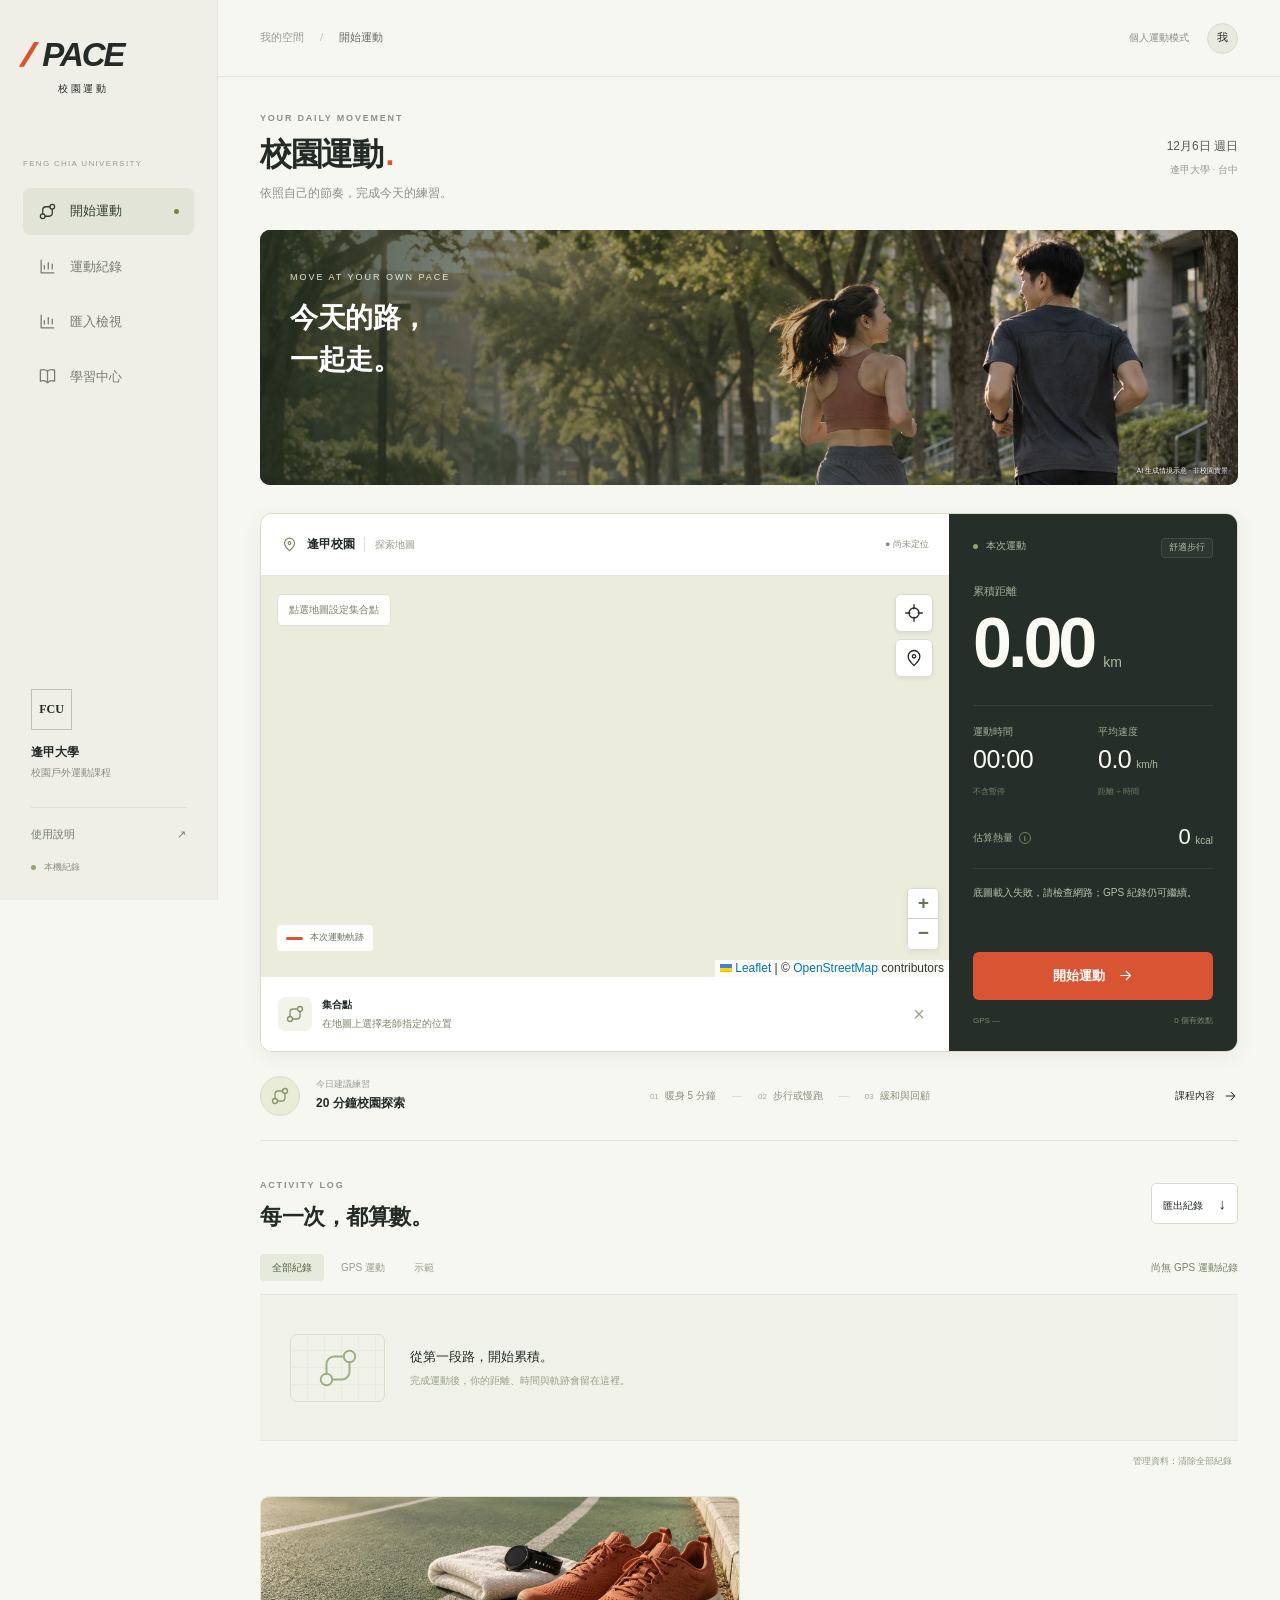
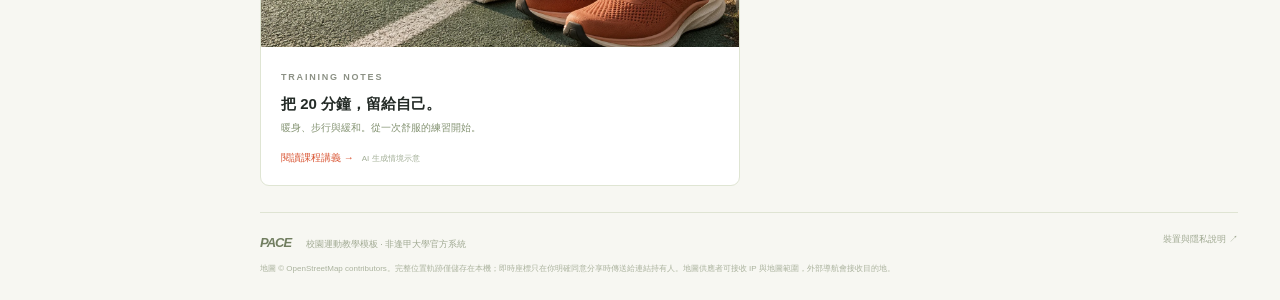
==== index.html @ 308c084e "Publish PACE location sharing site" ====
<!doctype html><html lang="zh-Hant"><head><meta charset="utf-8"><meta name="viewport" content="width=device-width,initial-scale=1,viewport-fit=cover"><meta name="theme-color" content="#222824"><meta name="apple-mobile-web-app-capable" content="yes"><link rel="manifest" href="manifest.webmanifest"><link rel="icon" href="icon.svg" type="image/svg+xml"><link rel="stylesheet" href="vendor/leaflet.css"><link rel="stylesheet" href="style.css"><link rel="stylesheet" href="classroom.css"><title>PACE 校園運動 · 逢甲大學</title></head><body>
<svg class="sprite" xmlns="http://www.w3.org/2000/svg"><symbol id="i-route" viewBox="0 0 24 24"><circle cx="6" cy="18" r="3"/><circle cx="18" cy="6" r="3"/><path d="M6 15v-5a4 4 0 0 1 4-4h5M18 9v5a4 4 0 0 1-4 4h-5"/></symbol><symbol id="i-chart" viewBox="0 0 24 24"><path d="M4 4v16h16M8 15v-4m5 4V7m5 8v-6"/></symbol><symbol id="i-book" viewBox="0 0 24 24"><path d="M12 5v15M12 5C8 2 3 4 3 4v14s5-2 9 2c4-4 9-2 9-2V4s-5-2-9 1Z"/></symbol><symbol id="i-arrow" viewBox="0 0 24 24"><path d="M5 12h14m-6-6 6 6-6 6"/></symbol><symbol id="i-pin" viewBox="0 0 24 24"><path d="M19 10c0 5-7 11-7 11S5 15 5 10a7 7 0 1 1 14 0Z"/><circle cx="12" cy="10" r="2"/></symbol><symbol id="i-cross" viewBox="0 0 24 24"><circle cx="12" cy="12" r="6"/><path d="M12 2v5m0 10v5M2 12h5m10 0h5"/></symbol></svg>
<aside class="sidebar"><a class="brand" href="./" aria-label="PACE 校園運動首頁"><span class="brand-symbol">//</span>PACE<span class="brand-sub">校園運動</span></a><div class="workspace-label">FENG CHIA UNIVERSITY</div><nav class="sidenav"><a href="#exercise" class="active"><svg><use href="#i-route"/></svg>開始運動<span class="nav-dot"></span></a><a href="#history"><svg><use href="#i-chart"/></svg>運動紀錄</a><a href="classroom.html" data-cloud-only><svg><use href="#i-chart"/></svg>班級中心</a><a href="review.html"><svg><use href="#i-chart"/></svg>匯入檢視</a><a href="handout.html"><svg><use href="#i-book"/></svg>學習中心</a></nav><div class="side-bottom"><div class="campus-logo">FCU</div><strong>逢甲大學</strong><span>校園戶外運動課程</span><a href="guide.html">使用說明 <span>↗</span></a><div class="local-note"><i></i> 本機紀錄<span data-cloud-only> · 自選雲端繳交</span></div></div></aside>
<div class="shell"><header class="topbar"><div class="breadcrumb">我的空間 <span>/</span> <strong>開始運動</strong></div><div class="topright"><span class="device-label">個人運動模式</span><span class="avatar">我</span></div></header><main>
<section class="pageheading"><div><div class="overline">YOUR DAILY MOVEMENT</div><h1>校園運動<span class="title-dot">.</span></h1><p>依照自己的節奏，完成今天的練習。</p></div><div class="dateblock"><span id="todayDate"></span><small>逢甲大學 · 台中</small></div></section>
<section class="image-hero"><img src="assets/campus-run.webp" alt="生成示意：學生在綠蔭步道慢跑" fetchpriority="high"><div class="image-hero-copy"><span>MOVE AT YOUR OWN PACE</span><h2>今天的路，<br>一起走。</h2><a href="classroom.html" data-cloud-only>進入班級中心 <span>↗</span></a></div><small class="image-credit">AI 生成情境示意 · 非校園實景</small></section><section class="workout" id="exercise"><div class="mapcard"><div class="maptop"><div class="map-title"><svg><use href="#i-pin"/></svg><strong>逢甲校園</strong><span>探索地圖</span></div><span class="status" id="badge">● 尚未定位</span></div><div class="maparea"><div id="map" aria-label="逢甲大學校園互動地圖"></div><div class="map-instruction">點選地圖設定集合點</div><div class="maptools"><button id="locate" aria-label="我的定位" title="我的定位"><svg><use href="#i-cross"/></svg></button><button id="campus" aria-label="回到校園" title="回到校園"><svg><use href="#i-pin"/></svg></button></div><div class="map-scale-note"><span class="track-key"></span>本次運動軌跡</div></div><div class="mapnote"><span class="destination-icon"><svg><use href="#i-route"/></svg></span><div><strong>集合點</strong><span id="targetInfo">在地圖上選擇老師指定的位置</span></div><a id="navigate" hidden target="_blank" rel="noopener">導航 ↗</a><button id="clearTarget" title="清除集合點" aria-label="清除集合點">×</button></div></div>
<aside class="session-panel"><div class="session-top"><span><i></i> 本次運動</span><span id="activityLabel">舒適步行</span></div><div class="primarymetric"><span>累積距離</span><div><b id="distance">0.00</b><span>km</span></div></div><div class="metric-grid"><article><span>運動時間</span><strong id="elapsed">00:00</strong><small>不含暫停</small></article><article><span>平均速度</span><strong><b id="speed">0.0</b><em>km/h</em></strong><small>距離 ÷ 時間</small></article><article class="energy"><span>估算熱量 <button class="info-button" id="energyInfo" aria-label="查看熱量估算方式">i</button></span><strong><b id="calories">0</b><em>kcal</em></strong></article></div><div class="session-message" id="message" role="status" aria-live="polite">開啟定位，準備記錄你的第一步。</div><div class="share-controls" hidden><button id="shareLocation" class="outline" type="button" disabled>分享即時位置 ↗</button><span id="shareHint" aria-live="polite">GPS 運動開始後才能分享</span></div><div class="actiondock"><button class="primary" id="openSetup"><span>開始運動</span><svg><use href="#i-arrow"/></svg></button><div class="controls"><button id="pause" disabled>Ⅱ 暫停</button><button id="finish" disabled>■ 結束並儲存</button></div></div><div class="signalbar"><span>GPS <b id="accuracy">—</b></span><span id="points">0 個有效點</span></div></aside></section>
<section class="training-strip"><div class="training-icon"><svg><use href="#i-route"/></svg></div><div class="training-copy"><span>今日建議練習</span><strong>20 分鐘校園探索</strong></div><div class="training-steps"><span><i>01</i>暖身 5 分鐘</span><b>—</b><span><i>02</i>步行或慢跑</span><b>—</b><span><i>03</i>緩和與回顧</span></div><a href="handout.html">課程內容 <svg><use href="#i-arrow"/></svg></a></section>
<section id="history" class="history-section"><div class="sectionheading"><div><span class="overline">ACTIVITY LOG</span><h2>每一次，都算數。</h2></div><button id="exportAll" class="export">匯出紀錄 <span>↓</span></button></div><div class="historybar"><div class="filters" aria-label="篩選紀錄"><button class="selected" data-filter="all" aria-pressed="true">全部紀錄</button><button data-filter="real" aria-pressed="false">GPS 運動</button><button data-filter="demo" aria-pressed="false">示範</button></div><span id="historyTotal">尚無運動紀錄</span></div><div id="records"></div><button id="deleteAll" class="delete-all">管理資料：清除全部紀錄</button></section>
<section class="editorial-cards"><article class="editorial-card"><img src="assets/track-essentials.webp" alt="生成示意：跑道旁的跑鞋與運動裝備" loading="lazy"><div><span class="overline">TRAINING NOTES</span><h3>把 20 分鐘，留給自己。</h3><p>暖身、步行與緩和。從一次舒服的練習開始。</p><a href="handout.html">閱讀課程講義 →</a><small>　AI 生成情境示意</small></div></article><article class="editorial-card" data-cloud-only><img src="assets/campus-run.webp" alt="生成示意：同學一起運動" loading="lazy"><div><span class="overline">CLASSROOM CONNECTION</span><h3>一堂課，連結每個人的進步。</h3><p>加入班級、繳交運動紀錄，讓老師看見你的練習。</p><a href="classroom.html">開啟班級中心 →</a><small>　AI 生成情境示意</small></div></article></section><footer><span><b>PACE</b> 校園運動教學模板 · 非逢甲大學官方系統</span><a href="guide.html">裝置與隱私說明 ↗</a><p>地圖 © OpenStreetMap contributors。完整位置軌跡僅儲存在本機；即時座標只在你明確同意分享時傳送給連結持有人。<span data-cloud-only>運動摘要可由你確認後繳交至班級資料庫。</span>地圖供應者可接收 IP 與地圖範圍，外部導航會接收目的地。</p></footer>
</main></div>
<dialog id="setupDialog"><div class="dialog-head"><div><span class="overline">BEFORE YOU GO</span><h2>準備開始</h2></div><button id="closeSetup" class="close" aria-label="關閉設定">×</button></div><p class="dialog-intro">確認個人資料，讓這次運動有自己的紀錄。</p><form id="profile"><fieldset id="fields"><label>課堂代號 <span>選填，不需真實姓名</span><input id="alias" maxlength="24" placeholder="例如 A 組 07"></label><div class="three"><label>身高 <span>cm</span><input id="height" type="number" min="80" max="230" value="165" required></label><label>體重 <span>kg</span><input id="weight" type="number" min="20" max="250" step="0.1" value="60" required></label><label>年齡 <span>歲</span><input id="age" type="number" min="6" max="100" value="20" required></label></div><label>運動方式<select id="mode"><option value="3.5">舒適步行 · 3.5 MET</option><option value="4.8">快走 · 4.8 MET</option><option value="7.5">慢跑 · 7.5 MET</option></select></label><div class="privacy-note"><svg><use href="#i-cross"/></svg><span>保持網頁在前景。切換 App 或鎖屏會暫停，返回後請按繼續。</span></div><label class="check"><input id="consent" type="checkbox" required><span>同意在此裝置記錄位置與運動資料，可隨時刪除。</span></label></fieldset><button class="primary" id="start" type="submit">開始 GPS 運動 <svg><use href="#i-arrow"/></svg></button></form><button class="demo-link" id="demo">先體驗示範運動</button><p class="fine">熱量僅供教學參考。身高、年齡不參與估算；成人 MET 不宜作未滿 19 歲學生的個人評估。</p></dialog>
<dialog id="energyDialog"><div class="dialog-head"><h2>熱量如何估算？</h2><button class="close" id="closeEnergy" aria-label="關閉熱量說明">×</button></div><p>以你選擇的活動強度（MET）、體重與運動時間估算總消耗，包含休息代謝。</p><div class="formula">MET × 3.5 × 體重 kg ÷ 200 × 分鐘</div><p class="fine">不是 GPS 直接測量，也不能作為醫療或飲食處方。實際消耗因速度、坡度與個人體能而異。</p><a href="handout.html">查看完整教學講義 →</a></dialog>
<dialog id="shareDialog"><div class="dialog-head"><div><span class="overline">LIVE LOCATION</span><h2>分享即時位置</h2></div><button id="closeShareDialog" class="close" type="button" aria-label="關閉位置分享">×</button></div><div id="shareConsentStep"><p class="dialog-intro">任何持有連結的人都能在分享期間看到你的最新位置。Cloudflare 服務會暫存最新座標供查看者連線，不保存運動軌跡，也不寫入運動紀錄；連結一小時後失效，你也可以隨時停止。</p><label class="check share-consent"><input id="shareConsent" type="checkbox"><span>我同意在分享期間將即時位置傳送至位置分享服務，並讓持有連結的人查看。</span></label><p id="localShareWarning" class="share-local-warning" hidden>目前使用 localhost。本機連結只在這台電腦可開啟；要讓其他人查看，請先部署到公開 HTTPS 網址。</p><p id="shareError" class="share-error" role="status" aria-live="polite"></p><button id="startSharing" class="primary" type="button">開始分享並複製連結</button></div><div id="shareActiveStep" hidden><p id="shareCopyStatus" class="share-copy-status" role="status" aria-live="polite"></p><label>分享連結<input id="shareLink" type="url" readonly></label><button id="copyShareLink" class="outline share-copy-button" type="button">複製連結</button><button id="stopSharing" class="primary share-stop-button" type="button">停止分享並讓連結失效</button></div></dialog>
<script src="vendor/leaflet.js"></script><script src="mode.js"></script>
<script src="tiles.js"></script>
<script src="core.js"></script><script src="share-config.js"></script><script src="app.js"></script><script src="cloud-upload.js"></script></body></html>
---- vendor/leaflet.css ----
/* required styles */

.leaflet-pane,
.leaflet-tile,
.leaflet-marker-icon,
.leaflet-marker-shadow,
.leaflet-tile-container,
.leaflet-pane > svg,
.leaflet-pane > canvas,
.leaflet-zoom-box,
.leaflet-image-layer,
.leaflet-layer {
	position: absolute;
	left: 0;
	top: 0;
	}
.leaflet-container {
	overflow: hidden;
	}
.leaflet-tile,
.leaflet-marker-icon,
.leaflet-marker-shadow {
	-webkit-user-select: none;
	   -moz-user-select: none;
	        user-select: none;
	  -webkit-user-drag: none;
	}
/* Prevents IE11 from highlighting tiles in blue */
.leaflet-tile::selection {
	background: transparent;
}
/* Safari renders non-retina tile on retina better with this, but Chrome is worse */
.leaflet-safari .leaflet-tile {
	image-rendering: -webkit-optimize-contrast;
	}
/* hack that prevents hw layers "stretching" when loading new tiles */
.leaflet-safari .leaflet-tile-container {
	width: 1600px;
	height: 1600px;
	-webkit-transform-origin: 0 0;
	}
.leaflet-marker-icon,
.leaflet-marker-shadow {
	display: block;
	}
/* .leaflet-container svg: reset svg max-width decleration shipped in Joomla! (joomla.org) 3.x */
/* .leaflet-container img: map is broken in FF if you have max-width: 100% on tiles */
.leaflet-container .leaflet-overlay-pane svg {
	max-width: none !important;
	max-height: none !important;
	}
.leaflet-container .leaflet-marker-pane img,
.leaflet-container .leaflet-shadow-pane img,
.leaflet-container .leaflet-tile-pane img,
.leaflet-container img.leaflet-image-layer,
.leaflet-container .leaflet-tile {
	max-width: none !important;
	max-height: none !important;
	width: auto;
	padding: 0;
	}

.leaflet-container img.leaflet-tile {
	/* See: https://bugs.chromium.org/p/chromium/issues/detail?id=600120 */
	mix-blend-mode: plus-lighter;
}

.leaflet-container.leaflet-touch-zoom {
	-ms-touch-action: pan-x pan-y;
	touch-action: pan-x pan-y;
	}
.leaflet-container.leaflet-touch-drag {
	-ms-touch-action: pinch-zoom;
	/* Fallback for FF which doesn't support pinch-zoom */
	touch-action: none;
	touch-action: pinch-zoom;
}
.leaflet-container.leaflet-touch-drag.leaflet-touch-zoom {
	-ms-touch-action: none;
	touch-action: none;
}
.leaflet-container {
	-webkit-tap-highlight-color: transparent;
}
.leaflet-container a {
	-webkit-tap-highlight-color: rgba(51, 181, 229, 0.4);
}
.leaflet-tile {
	filter: inherit;
	visibility: hidden;
	}
.leaflet-tile-loaded {
	visibility: inherit;
	}
.leaflet-zoom-box {
	width: 0;
	height: 0;
	-moz-box-sizing: border-box;
	     box-sizing: border-box;
	z-index: 800;
	}
/* workaround for https://bugzilla.mozilla.org/show_bug.cgi?id=888319 */
.leaflet-overlay-pane svg {
	-moz-user-select: none;
	}

.leaflet-pane         { z-index: 400; }

.leaflet-tile-pane    { z-index: 200; }
.leaflet-overlay-pane { z-index: 400; }
.leaflet-shadow-pane  { z-index: 500; }
.leaflet-marker-pane  { z-index: 600; }
.leaflet-tooltip-pane   { z-index: 650; }
.leaflet-popup-pane   { z-index: 700; }

.leaflet-map-pane canvas { z-index: 100; }
.leaflet-map-pane svg    { z-index: 200; }

.leaflet-vml-shape {
	width: 1px;
	height: 1px;
	}
.lvml {
	behavior: url(#default#VML);
	display: inline-block;
	position: absolute;
	}


/* control positioning */

.leaflet-control {
	position: relative;
	z-index: 800;
	pointer-events: visiblePainted; /* IE 9-10 doesn't have auto */
	pointer-events: auto;
	}
.leaflet-top,
.leaflet-bottom {
	position: absolute;
	z-index: 1000;
	pointer-events: none;
	}
.leaflet-top {
	top: 0;
	}
.leaflet-right {
	right: 0;
	}
.leaflet-bottom {
	bottom: 0;
	}
.leaflet-left {
	left: 0;
	}
.leaflet-control {
	float: left;
	clear: both;
	}
.leaflet-right .leaflet-control {
	float: right;
	}
.leaflet-top .leaflet-control {
	margin-top: 10px;
	}
.leaflet-bottom .leaflet-control {
	margin-bottom: 10px;
	}
.leaflet-left .leaflet-control {
	margin-left: 10px;
	}
.leaflet-right .leaflet-control {
	margin-right: 10px;
	}


/* zoom and fade animations */

.leaflet-fade-anim .leaflet-popup {
	opacity: 0;
	-webkit-transition: opacity 0.2s linear;
	   -moz-transition: opacity 0.2s linear;
	        transition: opacity 0.2s linear;
	}
.leaflet-fade-anim .leaflet-map-pane .leaflet-popup {
	opacity: 1;
	}
.leaflet-zoom-animated {
	-webkit-transform-origin: 0 0;
	    -ms-transform-origin: 0 0;
	        transform-origin: 0 0;
	}
svg.leaflet-zoom-animated {
	will-change: transform;
}

.leaflet-zoom-anim .leaflet-zoom-animated {
	-webkit-transition: -webkit-transform 0.25s cubic-bezier(0,0,0.25,1);
	   -moz-transition:    -moz-transform 0.25s cubic-bezier(0,0,0.25,1);
	        transition:         transform 0.25s cubic-bezier(0,0,0.25,1);
	}
.leaflet-zoom-anim .leaflet-tile,
.leaflet-pan-anim .leaflet-tile {
	-webkit-transition: none;
	   -moz-transition: none;
	        transition: none;
	}

.leaflet-zoom-anim .leaflet-zoom-hide {
	visibility: hidden;
	}


/* cursors */

.leaflet-interactive {
	cursor: pointer;
	}
.leaflet-grab {
	cursor: -webkit-grab;
	cursor:    -moz-grab;
	cursor:         grab;
	}
.leaflet-crosshair,
.leaflet-crosshair .leaflet-interactive {
	cursor: crosshair;
	}
.leaflet-popup-pane,
.leaflet-control {
	cursor: auto;
	}
.leaflet-dragging .leaflet-grab,
.leaflet-dragging .leaflet-grab .leaflet-interactive,
.leaflet-dragging .leaflet-marker-draggable {
	cursor: move;
	cursor: -webkit-grabbing;
	cursor:    -moz-grabbing;
	cursor:         grabbing;
	}

/* marker & overlays interactivity */
.leaflet-marker-icon,
.leaflet-marker-shadow,
.leaflet-image-layer,
.leaflet-pane > svg path,
.leaflet-tile-container {
	pointer-events: none;
	}

.leaflet-marker-icon.leaflet-interactive,
.leaflet-image-layer.leaflet-interactive,
.leaflet-pane > svg path.leaflet-interactive,
svg.leaflet-image-layer.leaflet-interactive path {
	pointer-events: visiblePainted; /* IE 9-10 doesn't have auto */
	pointer-events: auto;
	}

/* visual tweaks */

.leaflet-container {
	background: #ddd;
	outline-offset: 1px;
	}
.leaflet-container a {
	color: #0078A8;
	}
.leaflet-zoom-box {
	border: 2px dotted #38f;
	background: rgba(255,255,255,0.5);
	}


/* general typography */
.leaflet-container {
	font-family: "Helvetica Neue", Arial, Helvetica, sans-serif;
	font-size: 12px;
	font-size: 0.75rem;
	line-height: 1.5;
	}


/* general toolbar styles */

.leaflet-bar {
	box-shadow: 0 1px 5px rgba(0,0,0,0.65);
	border-radius: 4px;
	}
.leaflet-bar a {
	background-color: #fff;
	border-bottom: 1px solid #ccc;
	width: 26px;
	height: 26px;
	line-height: 26px;
	display: block;
	text-align: center;
	text-decoration: none;
	color: black;
	}
.leaflet-bar a,
.leaflet-control-layers-toggle {
	background-position: 50% 50%;
	background-repeat: no-repeat;
	display: block;
	}
.leaflet-bar a:hover,
.leaflet-bar a:focus {
	background-color: #f4f4f4;
	}
.leaflet-bar a:first-child {
	border-top-left-radius: 4px;
	border-top-right-radius: 4px;
	}
.leaflet-bar a:last-child {
	border-bottom-left-radius: 4px;
	border-bottom-right-radius: 4px;
	border-bottom: none;
	}
.leaflet-bar a.leaflet-disabled {
	cursor: default;
	background-color: #f4f4f4;
	color: #bbb;
	}

.leaflet-touch .leaflet-bar a {
	width: 30px;
	height: 30px;
	line-height: 30px;
	}
.leaflet-touch .leaflet-bar a:first-child {
	border-top-left-radius: 2px;
	border-top-right-radius: 2px;
	}
.leaflet-touch .leaflet-bar a:last-child {
	border-bottom-left-radius: 2px;
	border-bottom-right-radius: 2px;
	}

/* zoom control */

.leaflet-control-zoom-in,
.leaflet-control-zoom-out {
	font: bold 18px 'Lucida Console', Monaco, monospace;
	text-indent: 1px;
	}

.leaflet-touch .leaflet-control-zoom-in, .leaflet-touch .leaflet-control-zoom-out  {
	font-size: 22px;
	}


/* layers control */

.leaflet-control-layers {
	box-shadow: 0 1px 5px rgba(0,0,0,0.4);
	background: #fff;
	border-radius: 5px;
	}
.leaflet-control-layers-toggle {
	background-image: url(images/layers.png);
	width: 36px;
	height: 36px;
	}
.leaflet-retina .leaflet-control-layers-toggle {
	background-image: url(images/layers-2x.png);
	background-size: 26px 26px;
	}
.leaflet-touch .leaflet-control-layers-toggle {
	width: 44px;
	height: 44px;
	}
.leaflet-control-layers .leaflet-control-layers-list,
.leaflet-control-layers-expanded .leaflet-control-layers-toggle {
	display: none;
	}
.leaflet-control-layers-expanded .leaflet-control-layers-list {
	display: block;
	position: relative;
	}
.leaflet-control-layers-expanded {
	padding: 6px 10px 6px 6px;
	color: #333;
	background: #fff;
	}
.leaflet-control-layers-scrollbar {
	overflow-y: scroll;
	overflow-x: hidden;
	padding-right: 5px;
	}
.leaflet-control-layers-selector {
	margin-top: 2px;
	position: relative;
	top: 1px;
	}
.leaflet-control-layers label {
	display: block;
	font-size: 13px;
	font-size: 1.08333em;
	}
.leaflet-control-layers-separator {
	height: 0;
	border-top: 1px solid #ddd;
	margin: 5px -10px 5px -6px;
	}

/* Default icon URLs */
.leaflet-default-icon-path { /* used only in path-guessing heuristic, see L.Icon.Default */
	background-image: url(images/marker-icon.png);
	}


/* attribution and scale controls */

.leaflet-container .leaflet-control-attribution {
	background: #fff;
	background: rgba(255, 255, 255, 0.8);
	margin: 0;
	}
.leaflet-control-attribution,
.leaflet-control-scale-line {
	padding: 0 5px;
	color: #333;
	line-height: 1.4;
	}
.leaflet-control-attribution a {
	text-decoration: none;
	}
.leaflet-control-attribution a:hover,
.leaflet-control-attribution a:focus {
	text-decoration: underline;
	}
.leaflet-attribution-flag {
	display: inline !important;
	vertical-align: baseline !important;
	width: 1em;
	height: 0.6669em;
	}
.leaflet-left .leaflet-control-scale {
	margin-left: 5px;
	}
.leaflet-bottom .leaflet-control-scale {
	margin-bottom: 5px;
	}
.leaflet-control-scale-line {
	border: 2px solid #777;
	border-top: none;
	line-height: 1.1;
	padding: 2px 5px 1px;
	white-space: nowrap;
	-moz-box-sizing: border-box;
	     box-sizing: border-box;
	background: rgba(255, 255, 255, 0.8);
	text-shadow: 1px 1px #fff;
	}
.leaflet-control-scale-line:not(:first-child) {
	border-top: 2px solid #777;
	border-bottom: none;
	margin-top: -2px;
	}
.leaflet-control-scale-line:not(:first-child):not(:last-child) {
	border-bottom: 2px solid #777;
	}

.leaflet-touch .leaflet-control-attribution,
.leaflet-touch .leaflet-control-layers,
.leaflet-touch .leaflet-bar {
	box-shadow: none;
	}
.leaflet-touch .leaflet-control-layers,
.leaflet-touch .leaflet-bar {
	border: 2px solid rgba(0,0,0,0.2);
	background-clip: padding-box;
	}


/* popup */

.leaflet-popup {
	position: absolute;
	text-align: center;
	margin-bottom: 20px;
	}
.leaflet-popup-content-wrapper {
	padding: 1px;
	text-align: left;
	border-radius: 12px;
	}
.leaflet-popup-content {
	margin: 13px 24px 13px 20px;
	line-height: 1.3;
	font-size: 13px;
	font-size: 1.08333em;
	min-height: 1px;
	}
.leaflet-popup-content p {
	margin: 17px 0;
	margin: 1.3em 0;
	}
.leaflet-popup-tip-container {
	width: 40px;
	height: 20px;
	position: absolute;
	left: 50%;
	margin-top: -1px;
	margin-left: -20px;
	overflow: hidden;
	pointer-events: none;
	}
.leaflet-popup-tip {
	width: 17px;
	height: 17px;
	padding: 1px;

	margin: -10px auto 0;
	pointer-events: auto;

	-webkit-transform: rotate(45deg);
	   -moz-transform: rotate(45deg);
	    -ms-transform: rotate(45deg);
	        transform: rotate(45deg);
	}
.leaflet-popup-content-wrapper,
.leaflet-popup-tip {
	background: white;
	color: #333;
	box-shadow: 0 3px 14px rgba(0,0,0,0.4);
	}
.leaflet-container a.leaflet-popup-close-button {
	position: absolute;
	top: 0;
	right: 0;
	border: none;
	text-align: center;
	width: 24px;
	height: 24px;
	font: 16px/24px Tahoma, Verdana, sans-serif;
	color: #757575;
	text-decoration: none;
	background: transparent;
	}
.leaflet-container a.leaflet-popup-close-button:hover,
.leaflet-container a.leaflet-popup-close-button:focus {
	color: #585858;
	}
.leaflet-popup-scrolled {
	overflow: auto;
	}

.leaflet-oldie .leaflet-popup-content-wrapper {
	-ms-zoom: 1;
	}
.leaflet-oldie .leaflet-popup-tip {
	width: 24px;
	margin: 0 auto;

	-ms-filter: "progid:DXImageTransform.Microsoft.Matrix(M11=0.70710678, M12=0.70710678, M21=-0.70710678, M22=0.70710678)";
	filter: progid:DXImageTransform.Microsoft.Matrix(M11=0.70710678, M12=0.70710678, M21=-0.70710678, M22=0.70710678);
	}

.leaflet-oldie .leaflet-control-zoom,
.leaflet-oldie .leaflet-control-layers,
.leaflet-oldie .leaflet-popup-content-wrapper,
.leaflet-oldie .leaflet-popup-tip {
	border: 1px solid #999;
	}


/* div icon */

.leaflet-div-icon {
	background: #fff;
	border: 1px solid #666;
	}


/* Tooltip */
/* Base styles for the element that has a tooltip */
.leaflet-tooltip {
	position: absolute;
	padding: 6px;
	background-color: #fff;
	border: 1px solid #fff;
	border-radius: 3px;
	color: #222;
	white-space: nowrap;
	-webkit-user-select: none;
	-moz-user-select: none;
	-ms-user-select: none;
	user-select: none;
	pointer-events: none;
	box-shadow: 0 1px 3px rgba(0,0,0,0.4);
	}
.leaflet-tooltip.leaflet-interactive {
	cursor: pointer;
	pointer-events: auto;
	}
.leaflet-tooltip-top:before,
.leaflet-tooltip-bottom:before,
.leaflet-tooltip-left:before,
.leaflet-tooltip-right:before {
	position: absolute;
	pointer-events: none;
	border: 6px solid transparent;
	background: transparent;
	content: "";
	}

/* Directions */

.leaflet-tooltip-bottom {
	margin-top: 6px;
}
.leaflet-tooltip-top {
	margin-top: -6px;
}
.leaflet-tooltip-bottom:before,
.leaflet-tooltip-top:before {
	left: 50%;
	margin-left: -6px;
	}
.leaflet-tooltip-top:before {
	bottom: 0;
	margin-bottom: -12px;
	border-top-color: #fff;
	}
.leaflet-tooltip-bottom:before {
	top: 0;
	margin-top: -12px;
	margin-left: -6px;
	border-bottom-color: #fff;
	}
.leaflet-tooltip-left {
	margin-left: -6px;
}
.leaflet-tooltip-right {
	margin-left: 6px;
}
.leaflet-tooltip-left:before,
.leaflet-tooltip-right:before {
	top: 50%;
	margin-top: -6px;
	}
.leaflet-tooltip-left:before {
	right: 0;
	margin-right: -12px;
	border-left-color: #fff;
	}
.leaflet-tooltip-right:before {
	left: 0;
	margin-left: -12px;
	border-right-color: #fff;
	}

/* Printing */

@media print {
	/* Prevent printers from removing background-images of controls. */
	.leaflet-control {
		-webkit-print-color-adjust: exact;
		print-color-adjust: exact;
		}
	}
---- style.css ----
:root{--ink:#242b27;--muted:#82867e;--orange:#d95432;--paper:#f7f7f2;--line:#e4e5dc;--dark:#252e28}*{box-sizing:border-box}html{scroll-behavior:smooth;scroll-padding-top:24px}body{margin:0;background:var(--paper);color:var(--ink);font:14px/1.55 -apple-system,BlinkMacSystemFont,"Noto Sans TC",sans-serif}a{color:inherit;text-decoration:none}button,input,select{font:inherit}button,a,input,select{-webkit-tap-highlight-color:transparent}button{cursor:pointer}button:disabled{cursor:default;opacity:.4}button:focus-visible,a:focus-visible,input:focus-visible,select:focus-visible{outline:3px solid #e89462;outline-offset:4px}svg:not([width]){width:20px;height:20px;fill:none;stroke:currentColor;stroke-width:1.6;stroke-linecap:round;stroke-linejoin:round;flex-shrink:0}.sprite{position:absolute;width:0;height:0;overflow:hidden}button{border:0;background:none;color:inherit}h1,h2,p{margin:0}.sidebar{position:fixed;width:218px;inset:0 auto 0 0;background:#efefe7;border-right:1px solid var(--line);padding:38px 23px 25px;display:flex;flex-direction:column;z-index:10}.brand{display:flex;align-items:center;flex-wrap:wrap;font-size:33px;letter-spacing:-2px;font-weight:850;font-style:italic;line-height:1}.brand-symbol{color:var(--orange);margin-right:9px;letter-spacing:-8px;padding-right:8px;transform:skew(-13deg)}.brand-sub{font-size:10px;font-style:normal;font-weight:500;letter-spacing:2.5px;display:block;width:100%;padding:13px 0 0 35px}.workspace-label{font-size:8px;letter-spacing:1.3px;color:#999d92;margin-top:64px;margin-bottom:18px;white-space:nowrap}.sidenav{display:flex;flex-direction:column;gap:9px}.sidenav a{display:flex;align-items:center;gap:13px;padding:13px 15px;border-radius:7px;font-weight:550;color:#787c74;font-size:13px}.sidenav a.active{background:#e2e4d8;color:#303c2c}.sidenav a:hover{background:#e7e8df}.sidenav svg{width:19px;height:19px}.nav-dot{margin-left:auto;background:#70864b;border-radius:50%;width:5px;height:5px}.side-bottom{margin-top:auto;padding:30px 8px 0}.campus-logo{border:1px solid #bdc2b0;width:41px;height:41px;display:grid;place-items:center;font:600 12px Georgia;margin-bottom:13px}.side-bottom>strong{display:block;font-size:12px}.side-bottom>span{font-size:10px;color:#8b8d80}.side-bottom>a{display:flex;justify-content:space-between;border-top:1px solid #dedfd4;margin-top:24px;padding:18px 0;color:#777d70;font-size:11px}.local-note{font-size:9px;color:#8b8e80}.local-note i,.session-top i{display:inline-block;width:5px;height:5px;border-radius:50%;background:#92a667;margin-right:5px}.shell{margin-left:218px}.topbar{height:77px;border-bottom:1px solid var(--line);display:flex;justify-content:space-between;align-items:center;padding:0 42px}.breadcrumb{font-size:11px;color:#999c92}.breadcrumb span{margin:0 13px;color:#c5c8bd}.breadcrumb strong{color:#646b5e;font-weight:500}.topright{display:flex;gap:18px;align-items:center}.device-label{font-size:10px;color:#888e81}.avatar{border:1px solid #d8ddd0;border-radius:50%;width:31px;height:31px;display:grid;place-items:center;font-size:11px;background:#e8eadf}main{max-width:1510px;margin:auto;padding:35px 42px 0}.pageheading{display:flex;align-items:center;justify-content:space-between;margin-bottom:28px}.overline{font-size:9px;letter-spacing:1.8px;color:#8c9185;font-weight:600}h1{font-size:32px;letter-spacing:-1.4px;line-height:1.3;margin:8px 0}.title-dot{color:var(--orange);margin-left:3px}.pageheading p{font-size:12px;color:#8a8e83}.dateblock{text-align:right;font-size:12px;color:#535b4c}.dateblock small{display:block;font-size:10px;color:#979c90;margin-top:7px}.workout{display:grid;grid-template-columns:minmax(0,1fr) 288px;gap:0;border-radius:12px;overflow:hidden;border:1px solid #d6dbcb;box-shadow:0 5px 20px #303b2510}.mapcard{background:white;min-width:0}.maptop{height:62px;display:flex;justify-content:space-between;align-items:center;padding:0 20px;border-bottom:1px solid var(--line)}.map-title{display:flex;gap:9px;align-items:center}.map-title svg{width:17px;height:17px;color:#778765}.map-title strong{font-size:12px}.map-title>span{border-left:1px solid #ddd;padding-left:10px;font-size:10px;color:#959c8a}.status{font-size:9px;color:#89917f;white-space:nowrap}.maparea{position:relative}.maparea #map{height:401px;background:#ececdd;z-index:1}.leaflet-container{font-family:inherit}
.leaflet-tile-pane{filter:saturate(.5)}.maptools{position:absolute;right:16px;top:18px;z-index:500;display:flex;flex-direction:column;gap:7px}.maptools button{background:white;width:38px;height:38px;border:1px solid #d8ddcf;border-radius:6px;box-shadow:0 2px 4px #2221;display:grid;place-items:center}.maptools button:hover{background:#f4f6ed}.map-instruction{position:absolute;left:16px;top:18px;z-index:500;background:#fffffff0;border:1px solid #dce2d4;padding:7px 11px;border-radius:5px;font-size:10px;color:#7a8370;pointer-events:none}.map-scale-note{position:absolute;bottom:26px;left:16px;z-index:500;font-size:9px;background:#fffffff0;padding:6px 9px;border-radius:4px;color:#657158;display:flex;gap:7px;align-items:center;pointer-events:none}.track-key{width:17px;height:3px;background:var(--orange);border-radius:4px}.mapnote{height:74px;display:flex;align-items:center;gap:10px;padding:12px 17px}.destination-icon{background:#f2f3e9;width:34px;height:34px;border-radius:7px;display:grid;place-items:center;color:#84936b}.mapnote>div{flex:1;min-width:0}.mapnote strong{font-size:10px;display:block;margin-bottom:3px}.mapnote #targetInfo{font-size:10px;color:#919885;display:block;line-height:1.5}.mapnote a{font-size:11px;color:var(--orange);font-weight:600;white-space:nowrap}.mapnote button{font-size:20px;color:#a2a795;padding:7px}.session-panel{background:var(--dark);color:#fafbf4;padding:24px;display:flex;flex-direction:column}.session-top{display:flex;justify-content:space-between;font-size:10px;color:#b3bba8}.session-top>span:last-child{background:#ffffff0a;border:1px solid #ffffff1a;border-radius:4px;padding:2px 7px;font-size:9px}.primarymetric{padding:22px 0 21px}.primarymetric>span{font-size:11px;color:#a8b29d}.primarymetric>div{display:flex;align-items:baseline;gap:10px}.primarymetric b{font-size:70px;line-height:1.18;font-weight:550;letter-spacing:-4px;font-variant-numeric:tabular-nums}.primarymetric div>span{font-size:14px;color:#aeb8a2}.metric-grid{display:grid;grid-template-columns:1fr 1fr;border-top:1px solid #ffffff14;border-bottom:1px solid #ffffff14;padding:18px 0 14px;gap:20px 10px}.metric-grid article>span{display:block;font-size:10px;color:#a5b098}.metric-grid strong{font-size:25px;font-weight:500;letter-spacing:-.5px;display:block;font-variant-numeric:tabular-nums}.metric-grid b{font-weight:500}.metric-grid em{font-size:10px;font-style:normal;margin-left:5px;letter-spacing:0;color:#b0b9a5}.metric-grid small{font-size:8px;color:#72816a}.metric-grid .energy{grid-column:1/-1;display:flex;align-items:center;justify-content:space-between}.energy strong{font-size:22px}.info-button{border:1px solid #728367;color:#b1bca5;font-size:8px;border-radius:50%;width:12px;height:12px;padding:0;margin-left:3px}.session-message{font-size:10px;line-height:1.8;color:#acb7a1;min-height:55px;padding:15px 0 13px}.actiondock{margin-top:auto}.primary{background:var(--orange);color:white;display:flex;align-items:center;justify-content:center;gap:12px;min-height:48px;border-radius:6px;width:100%;font-size:13px;font-weight:600;transition:background .15s,transform .15s}.primary:hover{background:#c44527}.primary:active{transform:scale(.985)}.primary svg{width:17px;height:17px}.controls{display:flex;gap:8px;margin-top:9px}.controls button{flex:1;border:1px solid #ffffff22;border-radius:5px;min-height:40px;font-size:11px}.controls button:hover:not(:disabled){background:#ffffff0c}.signalbar{display:flex;justify-content:space-between;font-size:8px;color:#7c8a70;padding-top:15px}.signalbar b{font-weight:400}.training-strip{display:flex;align-items:center;gap:16px;padding:24px 0;border-bottom:1px solid #dfe3d5}.training-icon{background:#e8ecd9;border:1px solid #d8dfc3;color:#899765;width:40px;height:40px;border-radius:50%;display:grid;place-items:center}.training-copy>span{display:block;font-size:9px;color:#9b9f91}.training-copy>strong{font-size:12px;font-weight:600}.training-steps{display:flex;align-items:center;gap:16px;margin-left:auto;font-size:10px;color:#888f7b}.training-steps i{font-size:8px;font-style:normal;color:#a2ab90;margin-right:6px}.training-steps b{font-weight:400;color:#d0d6c4}.training-strip>a{font-size:10px;display:flex;align-items:center;gap:8px;margin-left:auto}.training-strip>a svg{width:15px}.history-section{padding-top:32px;scroll-margin-top:15px}.sectionheading{display:flex;align-items:center;justify-content:space-between;margin-bottom:20px}h2{font-size:22px;font-weight:600;letter-spacing:-.5px}.sectionheading h2{margin-top:5px}.export{border:1px solid #d9ddce;background:white;border-radius:5px;padding:8px 11px;font-size:10px}.export span{margin-left:13px;font-size:15px}.historybar{display:flex;align-items:center;justify-content:space-between;border-bottom:1px solid var(--line);padding-bottom:13px}.filters{display:flex;gap:5px}.filters button{font-size:10px;color:#979e8b;padding:6px 12px;border-radius:4px}.filters button.selected{background:#e6eadd;color:#556245}.historybar>span{font-size:10px;color:#979e8b}.empty{min-height:146px;display:flex;align-items:center;gap:25px;padding:26px 30px;background:#f0f2e9;border-bottom:1px solid #e4e8db}.empty-art{width:95px;height:68px;position:relative;border:1px solid #d8deca;border-radius:7px;background:repeating-linear-gradient(0deg,transparent,transparent 16px,#e2e7d7 17px),repeating-linear-gradient(90deg,transparent,transparent 16px,#e2e7d7 17px)}.empty-art svg{position:absolute;width:46px;height:46px;left:24px;top:10px;color:#9cae82;stroke-width:1}.empty h3{font-size:13px;margin:0 0 6px;font-weight:500}.empty p{font-size:10px;color:#989f8b}.record{display:grid;grid-template-columns:100px minmax(120px,1fr) 160px auto;align-items:center;gap:20px;padding:18px 0;border-bottom:1px solid var(--line)}.route-thumb{width:100px;height:67px;border-radius:5px;background:#ecefe2;display:grid;place-items:center;overflow:hidden}.route-thumb svg{width:100%;height:100%;stroke-width:2.3;stroke:var(--orange)}.record strong{font-size:12px;font-weight:600}.record small{display:block;font-size:9px;color:#959e87;margin-top:5px}.record-stats{font-size:12px;color:#5f6d51;display:flex;gap:16px}.record-stats span{display:block}.record-stats small{font-size:8px;color:#9ba58c}.record-actions{display:flex;gap:7px}.record-actions button{font-size:9px;border:1px solid #dce2d1;padding:5px 7px;border-radius:4px;color:#839270}.delete-all{display:block;margin:13px 0 0 auto;font-size:9px;color:#929e83}.learn-banner{display:flex;align-items:center;gap:23px;background:#e7ebdc;margin:30px 0;border-radius:8px;padding:24px 27px;overflow:hidden;position:relative}.learn-banner h2{font-size:17px;margin:5px 0}.learn-banner p{font-size:10px;color:#919c7f}.learn-banner>a{display:flex;align-items:center;gap:20px;font-size:11px;margin-left:auto;white-space:nowrap}.orbit-art{width:74px;height:74px;position:relative;flex-shrink:0}.orbit-art span{border:1px solid #b7c698;position:absolute;inset:8px;border-radius:50%;transform:scaleX(.55) rotate(30deg)}.orbit-art span:nth-child(2){transform:rotate(90deg) scaleX(.55)}.orbit-art span:nth-child(3){transform:rotate(-30deg) scaleX(.55)}.orbit-art b{position:absolute;left:32px;top:24px;color:#869b63;font-size:18px;font-weight:400}footer{border-top:1px solid #dfe4d3;display:flex;flex-wrap:wrap;justify-content:space-between;font-size:9px;color:#a1aa93;padding:20px 0 25px}footer b{font-size:13px;font-style:italic;letter-spacing:-1px;color:#717e60;margin-right:12px}footer p{width:100%;font-size:8px;margin-top:9px;color:#abb39e}dialog{border:1px solid #dce0d1;border-radius:12px;padding:28px;width:min(440px,calc(100vw - 28px));color:var(--ink);box-shadow:0 20px 80px #17251733;background:#fafbf7}dialog::backdrop{background:#17231ccd;backdrop-filter:blur(4px)}.dialog-head{display:flex;align-items:center;justify-content:space-between}.dialog-head h2{margin-top:5px}.close{font-size:26px;color:#8a9480;width:32px;height:32px}.dialog-intro{font-size:11px;color:#8f9983;margin:12px 0 24px}fieldset{border:0;padding:0;margin:0}label{font-size:12px;display:block;margin-bottom:17px;font-weight:550}label>span{font-size:9px;color:#9ca58e;font-weight:400;margin-left:5px}input:not([type=checkbox]),select{display:block;width:100%;border:1px solid #dce2d0;border-radius:5px;background:white;padding:11px 12px;margin-top:7px;color:#48583b;min-height:43px}.three{display:grid;grid-template-columns:repeat(3,1fr);gap:12px}.privacy-note{background:#edf0e5;border-radius:5px;padding:12px;display:flex;gap:10px;align-items:center;font-size:10px;color:#899677;margin-bottom:18px}.privacy-note svg{width:17px}.check{display:flex;align-items:flex-start;gap:7px}.check input{accent-color:var(--orange);margin-top:2px}.check span{font-size:10px;line-height:1.7}.demo-link{display:block;margin:14px auto;font-size:11px;text-decoration:underline;text-underline-offset:4px;color:#8a9779}.fine{font-size:9px;color:#a0aa90;line-height:1.9}.formula{background:#ecf0e3;padding:15px;margin:20px 0;font-size:12px}#energyDialog p{margin-top:15px;font-size:12px}#energyDialog a{font-size:12px;display:inline-block;margin-top:20px;color:var(--orange)}.map-fallback{padding:30px}.is-active #openSetup{display:none}.is-active .controls{margin:0}.is-active .controls button{min-height:48px}.is-active #pause{background:var(--orange);border-color:var(--orange);color:white}body:not(.is-active) .controls{display:none}
@media(min-width:1500px){.maparea #map{height:440px}.primarymetric{padding-top:35px;padding-bottom:30px}.session-message{padding-top:22px}}@media(max-width:1150px){.sidebar{width:180px;padding-left:16px;padding-right:16px}.shell{margin-left:180px}.topbar{padding:0 26px}main{padding:28px 26px 0}.workout{grid-template-columns:minmax(0,1fr) 255px}.session-panel{padding:20px}.primarymetric b{font-size:62px}.training-steps{gap:8px;font-size:9px}.training-steps b{display:none}.record{grid-template-columns:80px minmax(120px,1fr) auto;gap:15px}.route-thumb{width:80px}.record-actions{grid-column:2/-1;justify-content:flex-end}.map-title>span{display:none}}@media(max-width:900px){.sidebar{width:76px;padding:30px 12px}.brand{font-size:0;justify-content:center}.brand-symbol{font-size:32px}.brand-sub,.workspace-label,.side-bottom{display:none}.sidenav{margin-top:55px}.sidenav a{font-size:0;gap:0;justify-content:center;padding:15px}.sidenav svg{width:21px;height:21px}.nav-dot{display:none}.shell{margin-left:76px}.training-steps{display:none}.learn-banner{gap:14px;padding:22px 18px}.learn-banner h2{font-size:15px}.orbit-art{width:60px}.learn-banner>a{gap:8px;font-size:10px}.maptop{padding:0 13px}}@media(max-width:650px){html{scroll-padding-top:12px}.sidebar{position:relative;width:100%;height:62px;padding:0 20px;flex-direction:row;align-items:center;border-right:0;border-bottom:1px solid var(--line)}.brand{font-size:25px;flex-wrap:nowrap;gap:0}.brand-symbol{font-size:27px}.brand-sub{display:block;width:auto;padding:0 0 0 14px;letter-spacing:1px;font-size:9px}.sidenav{margin:0 0 0 auto;flex-direction:row;gap:1px}.sidenav a{padding:9px}.sidenav a:first-child{display:none}.sidenav svg{width:18px;height:18px}.shell{margin:0}.topbar{display:none}main{padding:24px 18px 84px}.pageheading{margin-bottom:23px;align-items:flex-end}.pageheading h1{font-size:28px;margin:5px 0}.pageheading p{font-size:10px}.pageheading .overline{font-size:7px;letter-spacing:1.3px}.dateblock{font-size:9px}.dateblock small{font-size:8px}.workout{display:flex;flex-direction:column;border-radius:9px}.maptop{height:48px}.maparea #map{height:290px}.map-instruction{font-size:9px;left:12px;top:12px}.maptools{right:12px;top:12px}.maptools button{width:33px;height:33px}.mapnote{height:65px;padding:9px 12px}.mapnote #targetInfo{font-size:9px}.session-panel{padding:19px 21px}.session-top{font-size:9px}.primarymetric{padding:12px 0 17px}.primarymetric b{font-size:62px}.primarymetric>div{gap:10px}.metric-grid{grid-template-columns:1.1fr 1fr 1fr;gap:7px;padding:14px 0;border-bottom:0}.metric-grid .energy{display:block;grid-column:auto}.metric-grid strong,.energy strong{font-size:24px}.metric-grid small{display:none}.metric-grid em{font-size:8px;margin-left:3px}.metric-grid article>span{font-size:9px}.session-message{min-height:0;padding:6px 0 9px;font-size:10px}.signalbar{padding-top:10px;border-top:1px solid #ffffff12}.actiondock{position:fixed;bottom:0;left:0;right:0;padding:12px 18px calc(12px + env(safe-area-inset-bottom));background:#f8f9f3f5;backdrop-filter:blur(12px);border-top:1px solid #dce2d0;z-index:900;color:var(--ink)}.actiondock .primary{min-height:47px}.actiondock .controls button{border:1px solid #d4ddc6;min-height:47px}.training-strip{padding:18px 0;gap:11px}.training-copy>strong{font-size:11px}.training-strip>a{font-size:9px;gap:4px}.training-icon{width:33px;height:33px}.training-icon svg{width:17px}.history-section{padding-top:25px}.sectionheading h2{font-size:21px}.historybar>span{font-size:8px}.filters button{padding:5px 8px;font-size:9px}.empty{padding:22px 12px;gap:17px}.empty-art{width:72px;height:59px;flex-shrink:0}.empty-art svg{left:13px;top:7px}.empty h3{font-size:11px}.empty p{font-size:9px}.record{grid-template-columns:64px minmax(90px,1fr) auto;gap:10px}.route-thumb{width:64px;height:58px}.record strong{font-size:10px}.record-stats{font-size:11px;gap:10px}.record small{font-size:8px}.record-actions{gap:5px}.record-actions button{font-size:9px;padding:4px 8px}.learn-banner{flex-wrap:wrap;padding:20px;gap:10px;margin:25px 0 18px}.orbit-art{display:none}.learn-banner h2{font-size:16px}.learn-banner>a{margin:7px 0 0;width:100%;justify-content:space-between;border-top:1px solid #d1dbc0;padding-top:13px}.learn-banner p{font-size:10px}footer{font-size:8px;gap:10px;padding:15px 0}footer p{margin-top:0;line-height:1.8}.historybar{gap:5px}dialog{padding:24px;max-height:90dvh}.three{gap:9px}.three input{padding:10px 8px}}@media(prefers-reduced-motion:reduce){*{scroll-behavior:auto!important;transition:none!important}}
.leaflet-control-zoom{border:1px solid #d8ddcf!important;border-radius:5px!important;overflow:hidden;box-shadow:0 2px 6px #2221!important}.leaflet-control-zoom a{font-size:19px!important;color:#647453!important}.session-message{color:#bac3af}.mapnote #targetInfo{color:#78846c}.fine{color:#7d896e}.check span{color:#6e7c5d}.dialog-intro{color:#778567}.historybar>span{color:#778368}
/* Hide backend-only features when the site is served without the classroom API (for example GitHub Pages). */
html[data-cloud="off"] [data-cloud-only]{display:none!important}
/* Map pins: outer element is positioned by Leaflet, the inner body is rotated into a teardrop. */
.map-pin-wrap .pin-body{display:grid;place-items:center;width:30px;height:30px;border-radius:50% 50% 50% 0;transform:rotate(-45deg);border:2px solid #fff;box-shadow:0 4px 10px #2a332955;background:#777}
.map-pin-wrap b{transform:rotate(45deg);color:#fff;font:700 13px/1 system-ui,-apple-system,"PingFang TC",sans-serif}
.map-pin-start .pin-body{background:#3f8f5a}
.map-pin-end .pin-body{background:#2f88b3}
.map-pin-target .pin-body{background:#975325}
.share-controls{display:flex;align-items:center;gap:9px;margin:-5px 0 10px}.share-controls button{border:1px solid #ffffff2b;border-radius:5px;padding:8px 10px;font-size:10px;color:#d7dfcc}.share-controls button:hover:not(:disabled){background:#ffffff0d}.share-controls button:disabled{opacity:.48}.share-controls button[hidden]{display:none}.share-controls span{font-size:9px;line-height:1.6;color:#aeb9a2}.share-consent{margin:18px 0}.share-local-warning{padding:10px 12px;border-radius:5px;background:#fff0e6;color:#9e4d2c;font-size:10px;line-height:1.7}.share-error{color:#b34529;font-size:10px;line-height:1.7;min-height:10px;margin:0 0 10px}.share-copy-status{font-size:11px;color:#6f805b;line-height:1.7;margin:16px 0}.share-copy-button{width:100%;border:1px solid #dce2d0;border-radius:5px;min-height:42px;font-size:11px;color:#687454;background:#fff}.share-stop-button{margin-top:10px;background:#59634f}.share-stop-button:hover{background:#424c39}
.share-fallback-coordinates{margin-top:10px;padding:12px;background:#f2f3ec;border-radius:5px;font:12px/1.7 ui-monospace,monospace;color:#566248}
.share-controls[hidden]{display:none}
---- classroom.css ----
[hidden]{display:none!important}.class-header{height:78px;border-bottom:1px solid var(--line);display:flex;align-items:center;justify-content:space-between;padding:0 5vw;background:#fafbf6}.class-header .brand{font-size:29px}.class-header nav{display:flex;gap:30px;font-size:12px;color:#859172}.class-header nav .active{color:var(--orange)}.class-header>a:last-child{font-size:11px}.class-main{max-width:1350px;padding:30px 5vw 0}.class-hero{display:grid;grid-template-columns:1fr 1fr;background:#e9eddf;border-radius:12px;overflow:hidden;position:relative;margin-bottom:22px;min-height:260px}.class-hero>div{padding:32px}.class-hero h1{font-size:30px;margin:13px 0}.class-hero p{font-size:12px;color:#7f8b70}.class-hero img{width:100%;height:100%;object-fit:cover}.class-hero>small{position:absolute;bottom:9px;right:12px;font-size:8px;color:white;text-shadow:0 1px 3px #000}.cloud-badge{display:inline-block;font-size:10px;color:#647752;border:1px solid #cbd5bb;border-radius:20px;padding:5px 12px;margin-top:20px}.cloud-message{padding:13px 18px;border:1px solid #e0e5d5;border-radius:7px;background:#f0f3e9;font-size:12px;color:#647952;margin-bottom:22px}.class-toolbar{display:flex;justify-content:space-between;align-items:center;margin:27px 0 20px}.class-toolbar h2{margin-top:5px}.outline{border:1px solid #d2dbc5;border-radius:5px;font-size:11px;padding:8px 12px;background:#fff}.class-layout{display:grid;grid-template-columns:270px minmax(0,1fr);gap:24px}.class-card{background:white;border:1px solid var(--line);border-radius:9px;padding:23px;margin-bottom:18px}.class-card h2{font-size:20px}.class-card h3{font-size:13px;font-weight:600;margin:15px 0}.class-card p{font-size:11px;color:#829270;line-height:1.9;margin:10px 0 15px}.class-card .primary{margin-top:13px;font-size:12px}.class-card form{margin-top:24px;border-top:1px solid #e4e9da;padding-top:4px}.class-card .fine{font-size:9px}.privacy-card{background:#edf1e5}.privacy-card a{font-size:10px;color:#7a8e64}.join-code{background:#eff3e7;border-radius:6px;padding:15px;margin:13px 0}.join-code strong{display:block;font-size:18px;letter-spacing:2px;font-family:monospace}.join-code small{font-size:9px;color:#8a997a}.join-code button{font-size:10px;color:var(--orange);padding:8px 0 0}.class-danger{font-size:9px;color:#a56351;padding:10px 0}.lesson-controls{display:flex;align-items:center;gap:16px;flex-wrap:wrap}.lesson-controls label{flex:1;min-width:140px;margin:0}.lesson-controls>div{display:flex;gap:7px;align-self:flex-end;margin-bottom:2px}.lesson-controls>p{width:100%;margin:0;font-size:10px}.class-stats{display:grid;grid-template-columns:repeat(4,1fr);gap:10px;margin-bottom:18px}.class-stats article{background:#26352b;color:#fbfcf7;padding:16px;border-radius:8px}.class-stats span{font-size:9px;color:#b6c4a8;display:block}.class-stats strong{display:block;font-size:27px;font-weight:500;margin-top:8px}.class-stats small{font-size:9px;margin-left:4px;font-weight:400}.table-heading{display:flex;align-items:center;justify-content:space-between;gap:10px}.table-heading h3{margin:0}.table-scroll{overflow:auto}table{width:100%;border-collapse:collapse;font-size:11px}th{text-align:left;font-size:10px;color:#879a74;background:#f5f7ef}td,th{padding:14px 9px;border-bottom:1px solid #e5ebdc;white-space:nowrap}td button{font-size:9px;color:#c25431;border:1px solid #dfdfd0;border-radius:4px;padding:5px 6px;margin-right:4px}.state-pill{border-radius:20px;background:#eef3e5;font-size:9px;color:#6f8755;padding:4px 8px}.cloud-record{border-bottom:1px solid #e1e8d6;padding:14px 0;font-size:12px}.cloud-record small{display:block;font-size:10px;color:#8b9c78;margin:5px 0}.cloud-record button{color:var(--orange);font-size:10px;padding:5px 0}.table-empty{text-align:center;color:#93a27f;padding:35px}.class-content{min-width:0}#lessonForm{margin-top:20px}.image-hero{position:relative;min-height:215px;margin:0 0 28px;border-radius:10px;overflow:hidden;background:#34412b}.image-hero img{width:100%;height:255px;display:block;object-fit:cover;object-position:center 58%}.image-hero:after{content:'';position:absolute;inset:0;background:linear-gradient(90deg,#182619cb,transparent 75%)}.image-hero-copy{position:absolute;left:30px;top:35px;z-index:1;color:white}.image-hero-copy span{font-size:9px;letter-spacing:2px;color:#e1e9d7}.image-hero-copy h2{font-size:28px;line-height:1.5;margin:10px 0}.image-hero-copy a{display:inline-flex;gap:25px;align-items:center;color:#fff;font-size:11px;border-bottom:1px solid #ffffff70;padding:6px 0}.image-credit{position:absolute;right:10px;bottom:8px;color:white;font-size:7px;z-index:1;text-shadow:0 1px 3px #000}.editorial-cards{display:grid;grid-template-columns:1fr 1fr;gap:18px;margin:26px 0}.editorial-card{border:1px solid #dfe5d3;border-radius:9px;overflow:hidden;background:white}.editorial-card img{width:100%;height:150px;object-fit:cover;display:block}.editorial-card>div{padding:18px 20px}.editorial-card h3{font-size:15px;margin:5px 0}.editorial-card p{font-size:10px;color:#849372;margin-bottom:10px}.editorial-card a{font-size:10px;color:var(--orange)}.editorial-card small{font-size:8px;color:#a2ae96}.cloud-link{color:var(--orange);font-size:10px}#submitDialog label{margin-top:16px}.cloud-upload-status{font-size:11px;line-height:1.8;margin:12px 0;color:#667b50}.upload-consent{font-size:10px;display:flex;gap:8px;font-weight:400}.upload-consent input{flex-shrink:0}#submitRecordBtn{margin-top:15px}#signedOut .primary{max-width:280px}
@media(max-width:1000px){.class-layout{grid-template-columns:230px minmax(0,1fr)}.class-stats{grid-template-columns:repeat(2,1fr)}.class-hero h1{font-size:25px}.class-main{padding-left:3vw;padding-right:3vw}}@media(max-width:650px){.class-header{padding:0 18px;height:65px}.class-header nav{gap:15px;font-size:10px}.class-header nav a:first-child{display:none}.class-header .brand{font-size:24px}.class-main{padding:18px 16px}.class-hero{grid-template-columns:1fr}.class-hero>div{padding:24px}.class-hero h1{font-size:26px}.class-hero img{height:190px}.class-layout{grid-template-columns:1fr;gap:0}.class-card{padding:20px}.class-hero>small{font-size:7px}.class-stats strong{font-size:30px}.lesson-controls{gap:12px}.table-heading h3{font-size:12px}.table-card{padding:17px}.image-hero img{height:235px;object-position:60% center}.image-hero-copy{left:22px;top:32px}.image-hero-copy h2{font-size:24px}.editorial-cards{gap:12px;grid-template-columns:1fr 1fr}.editorial-card img{height:105px}.editorial-card>div{padding:12px}.editorial-card h3{font-size:12px}.editorial-card p{font-size:9px}.image-hero{margin-bottom:20px}.class-header>a:last-child{font-size:9px}}
.image-hero img{object-position:center 25%}.editorial-card img[src*="track-essentials"]{object-position:center 80%}.class-stats strong{font-size:23px}@media(max-width:650px){.image-hero img{object-position:65% 35%}.class-stats strong{font-size:27px}}
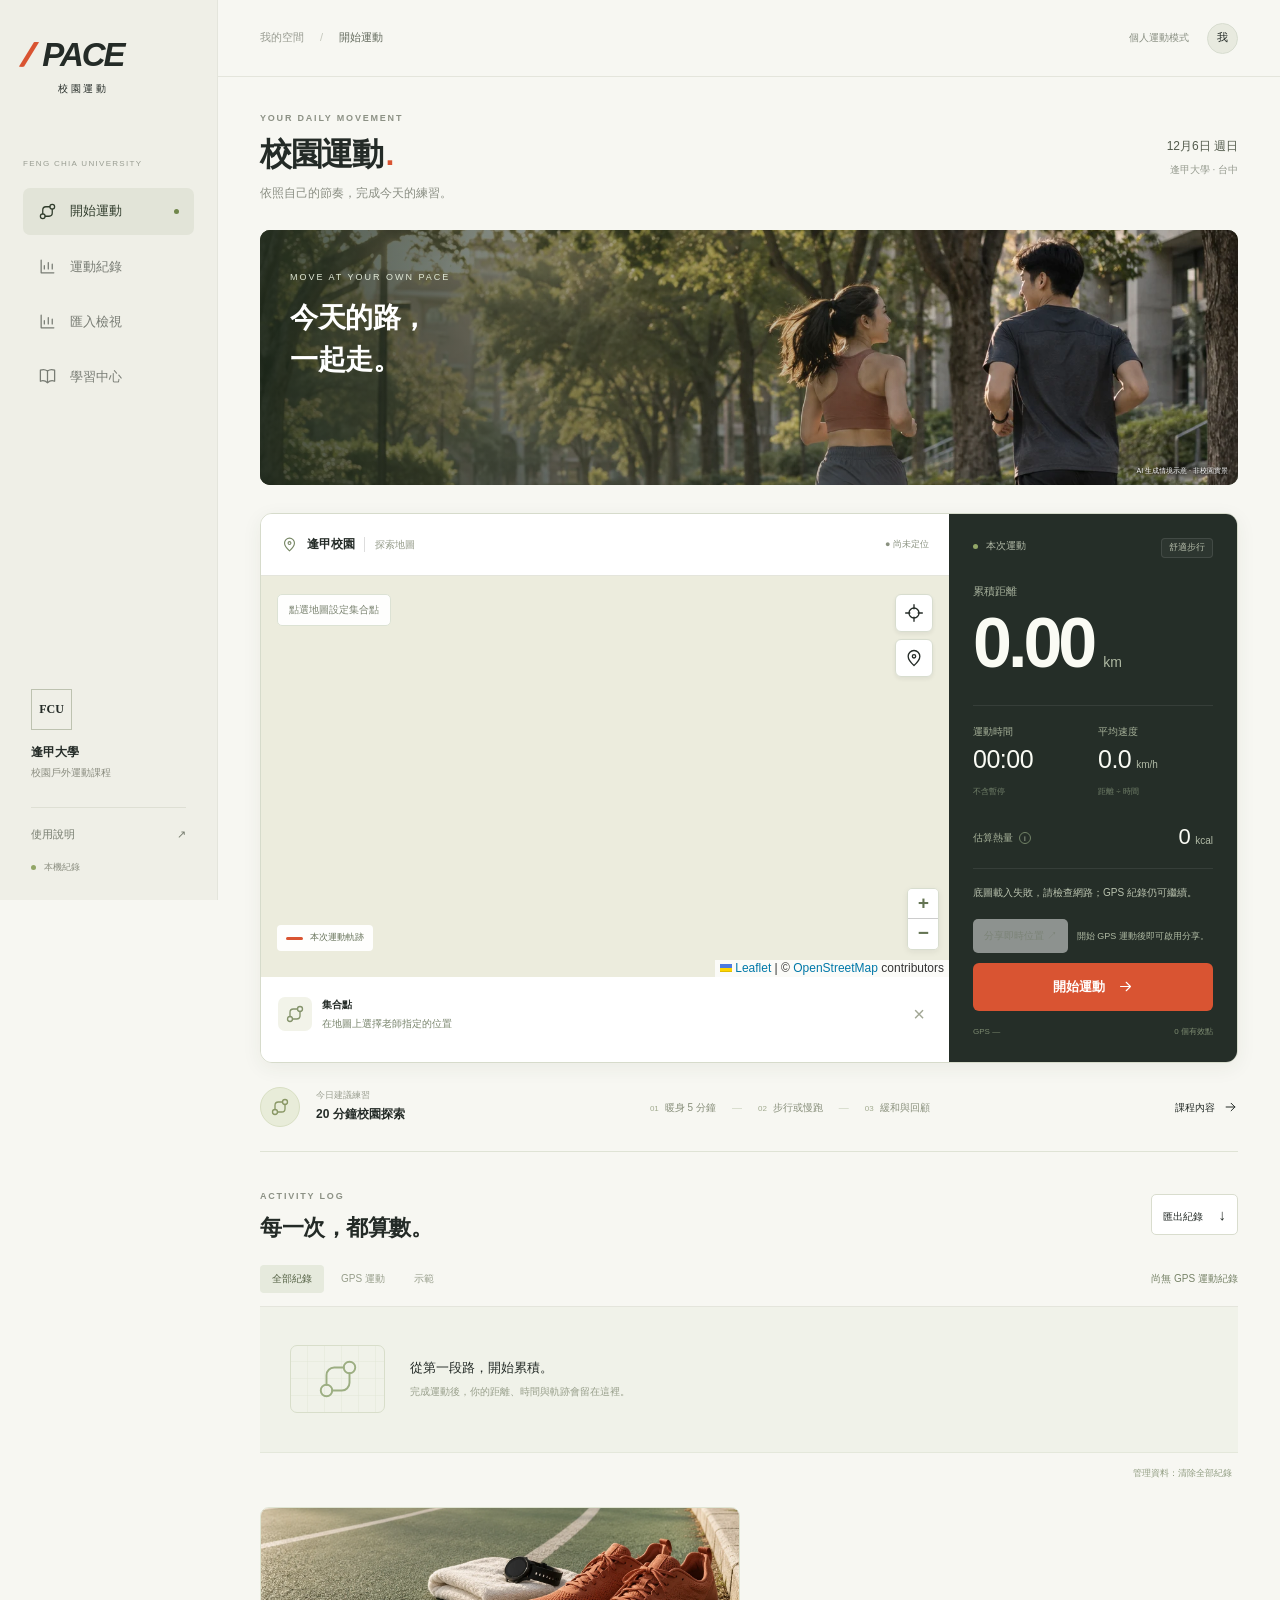
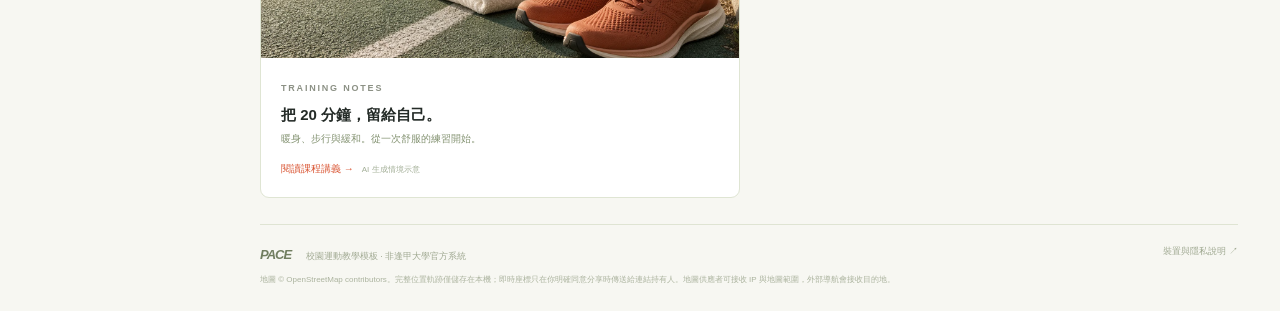
==== commit bc201393: "Show location sharing control on home screen" ====
--- a/index.html
+++ b/index.html
@@ -4,7 +4,7 @@
 <div class="shell"><header class="topbar"><div class="breadcrumb">我的空間 <span>/</span> <strong>開始運動</strong></div><div class="topright"><span class="device-label">個人運動模式</span><span class="avatar">我</span></div></header><main>
 <section class="pageheading"><div><div class="overline">YOUR DAILY MOVEMENT</div><h1>校園運動<span class="title-dot">.</span></h1><p>依照自己的節奏，完成今天的練習。</p></div><div class="dateblock"><span id="todayDate"></span><small>逢甲大學 · 台中</small></div></section>
 <section class="image-hero"><img src="assets/campus-run.webp" alt="生成示意：學生在綠蔭步道慢跑" fetchpriority="high"><div class="image-hero-copy"><span>MOVE AT YOUR OWN PACE</span><h2>今天的路，<br>一起走。</h2><a href="classroom.html" data-cloud-only>進入班級中心 <span>↗</span></a></div><small class="image-credit">AI 生成情境示意 · 非校園實景</small></section><section class="workout" id="exercise"><div class="mapcard"><div class="maptop"><div class="map-title"><svg><use href="#i-pin"/></svg><strong>逢甲校園</strong><span>探索地圖</span></div><span class="status" id="badge">● 尚未定位</span></div><div class="maparea"><div id="map" aria-label="逢甲大學校園互動地圖"></div><div class="map-instruction">點選地圖設定集合點</div><div class="maptools"><button id="locate" aria-label="我的定位" title="我的定位"><svg><use href="#i-cross"/></svg></button><button id="campus" aria-label="回到校園" title="回到校園"><svg><use href="#i-pin"/></svg></button></div><div class="map-scale-note"><span class="track-key"></span>本次運動軌跡</div></div><div class="mapnote"><span class="destination-icon"><svg><use href="#i-route"/></svg></span><div><strong>集合點</strong><span id="targetInfo">在地圖上選擇老師指定的位置</span></div><a id="navigate" hidden target="_blank" rel="noopener">導航 ↗</a><button id="clearTarget" title="清除集合點" aria-label="清除集合點">×</button></div></div>
-<aside class="session-panel"><div class="session-top"><span><i></i> 本次運動</span><span id="activityLabel">舒適步行</span></div><div class="primarymetric"><span>累積距離</span><div><b id="distance">0.00</b><span>km</span></div></div><div class="metric-grid"><article><span>運動時間</span><strong id="elapsed">00:00</strong><small>不含暫停</small></article><article><span>平均速度</span><strong><b id="speed">0.0</b><em>km/h</em></strong><small>距離 ÷ 時間</small></article><article class="energy"><span>估算熱量 <button class="info-button" id="energyInfo" aria-label="查看熱量估算方式">i</button></span><strong><b id="calories">0</b><em>kcal</em></strong></article></div><div class="session-message" id="message" role="status" aria-live="polite">開啟定位，準備記錄你的第一步。</div><div class="share-controls" hidden><button id="shareLocation" class="outline" type="button" disabled>分享即時位置 ↗</button><span id="shareHint" aria-live="polite">GPS 運動開始後才能分享</span></div><div class="actiondock"><button class="primary" id="openSetup"><span>開始運動</span><svg><use href="#i-arrow"/></svg></button><div class="controls"><button id="pause" disabled>Ⅱ 暫停</button><button id="finish" disabled>■ 結束並儲存</button></div></div><div class="signalbar"><span>GPS <b id="accuracy">—</b></span><span id="points">0 個有效點</span></div></aside></section>
+<aside class="session-panel"><div class="session-top"><span><i></i> 本次運動</span><span id="activityLabel">舒適步行</span></div><div class="primarymetric"><span>累積距離</span><div><b id="distance">0.00</b><span>km</span></div></div><div class="metric-grid"><article><span>運動時間</span><strong id="elapsed">00:00</strong><small>不含暫停</small></article><article><span>平均速度</span><strong><b id="speed">0.0</b><em>km/h</em></strong><small>距離 ÷ 時間</small></article><article class="energy"><span>估算熱量 <button class="info-button" id="energyInfo" aria-label="查看熱量估算方式">i</button></span><strong><b id="calories">0</b><em>kcal</em></strong></article></div><div class="session-message" id="message" role="status" aria-live="polite">開啟定位，準備記錄你的第一步。</div><div class="share-controls"><button id="shareLocation" class="outline" type="button" disabled>分享即時位置 ↗</button><span id="shareHint" aria-live="polite">開始 GPS 運動後即可分享</span></div><div class="actiondock"><button class="primary" id="openSetup"><span>開始運動</span><svg><use href="#i-arrow"/></svg></button><div class="controls"><button id="pause" disabled>Ⅱ 暫停</button><button id="finish" disabled>■ 結束並儲存</button></div></div><div class="signalbar"><span>GPS <b id="accuracy">—</b></span><span id="points">0 個有效點</span></div></aside></section>
 <section class="training-strip"><div class="training-icon"><svg><use href="#i-route"/></svg></div><div class="training-copy"><span>今日建議練習</span><strong>20 分鐘校園探索</strong></div><div class="training-steps"><span><i>01</i>暖身 5 分鐘</span><b>—</b><span><i>02</i>步行或慢跑</span><b>—</b><span><i>03</i>緩和與回顧</span></div><a href="handout.html">課程內容 <svg><use href="#i-arrow"/></svg></a></section>
 <section id="history" class="history-section"><div class="sectionheading"><div><span class="overline">ACTIVITY LOG</span><h2>每一次，都算數。</h2></div><button id="exportAll" class="export">匯出紀錄 <span>↓</span></button></div><div class="historybar"><div class="filters" aria-label="篩選紀錄"><button class="selected" data-filter="all" aria-pressed="true">全部紀錄</button><button data-filter="real" aria-pressed="false">GPS 運動</button><button data-filter="demo" aria-pressed="false">示範</button></div><span id="historyTotal">尚無運動紀錄</span></div><div id="records"></div><button id="deleteAll" class="delete-all">管理資料：清除全部紀錄</button></section>
 <section class="editorial-cards"><article class="editorial-card"><img src="assets/track-essentials.webp" alt="生成示意：跑道旁的跑鞋與運動裝備" loading="lazy"><div><span class="overline">TRAINING NOTES</span><h3>把 20 分鐘，留給自己。</h3><p>暖身、步行與緩和。從一次舒服的練習開始。</p><a href="handout.html">閱讀課程講義 →</a><small>　AI 生成情境示意</small></div></article><article class="editorial-card" data-cloud-only><img src="assets/campus-run.webp" alt="生成示意：同學一起運動" loading="lazy"><div><span class="overline">CLASSROOM CONNECTION</span><h3>一堂課，連結每個人的進步。</h3><p>加入班級、繳交運動紀錄，讓老師看見你的練習。</p><a href="classroom.html">開啟班級中心 →</a><small>　AI 生成情境示意</small></div></article></section><footer><span><b>PACE</b> 校園運動教學模板 · 非逢甲大學官方系統</span><a href="guide.html">裝置與隱私說明 ↗</a><p>地圖 © OpenStreetMap contributors。完整位置軌跡僅儲存在本機；即時座標只在你明確同意分享時傳送給連結持有人。<span data-cloud-only>運動摘要可由你確認後繳交至班級資料庫。</span>地圖供應者可接收 IP 與地圖範圍，外部導航會接收目的地。</p></footer>
